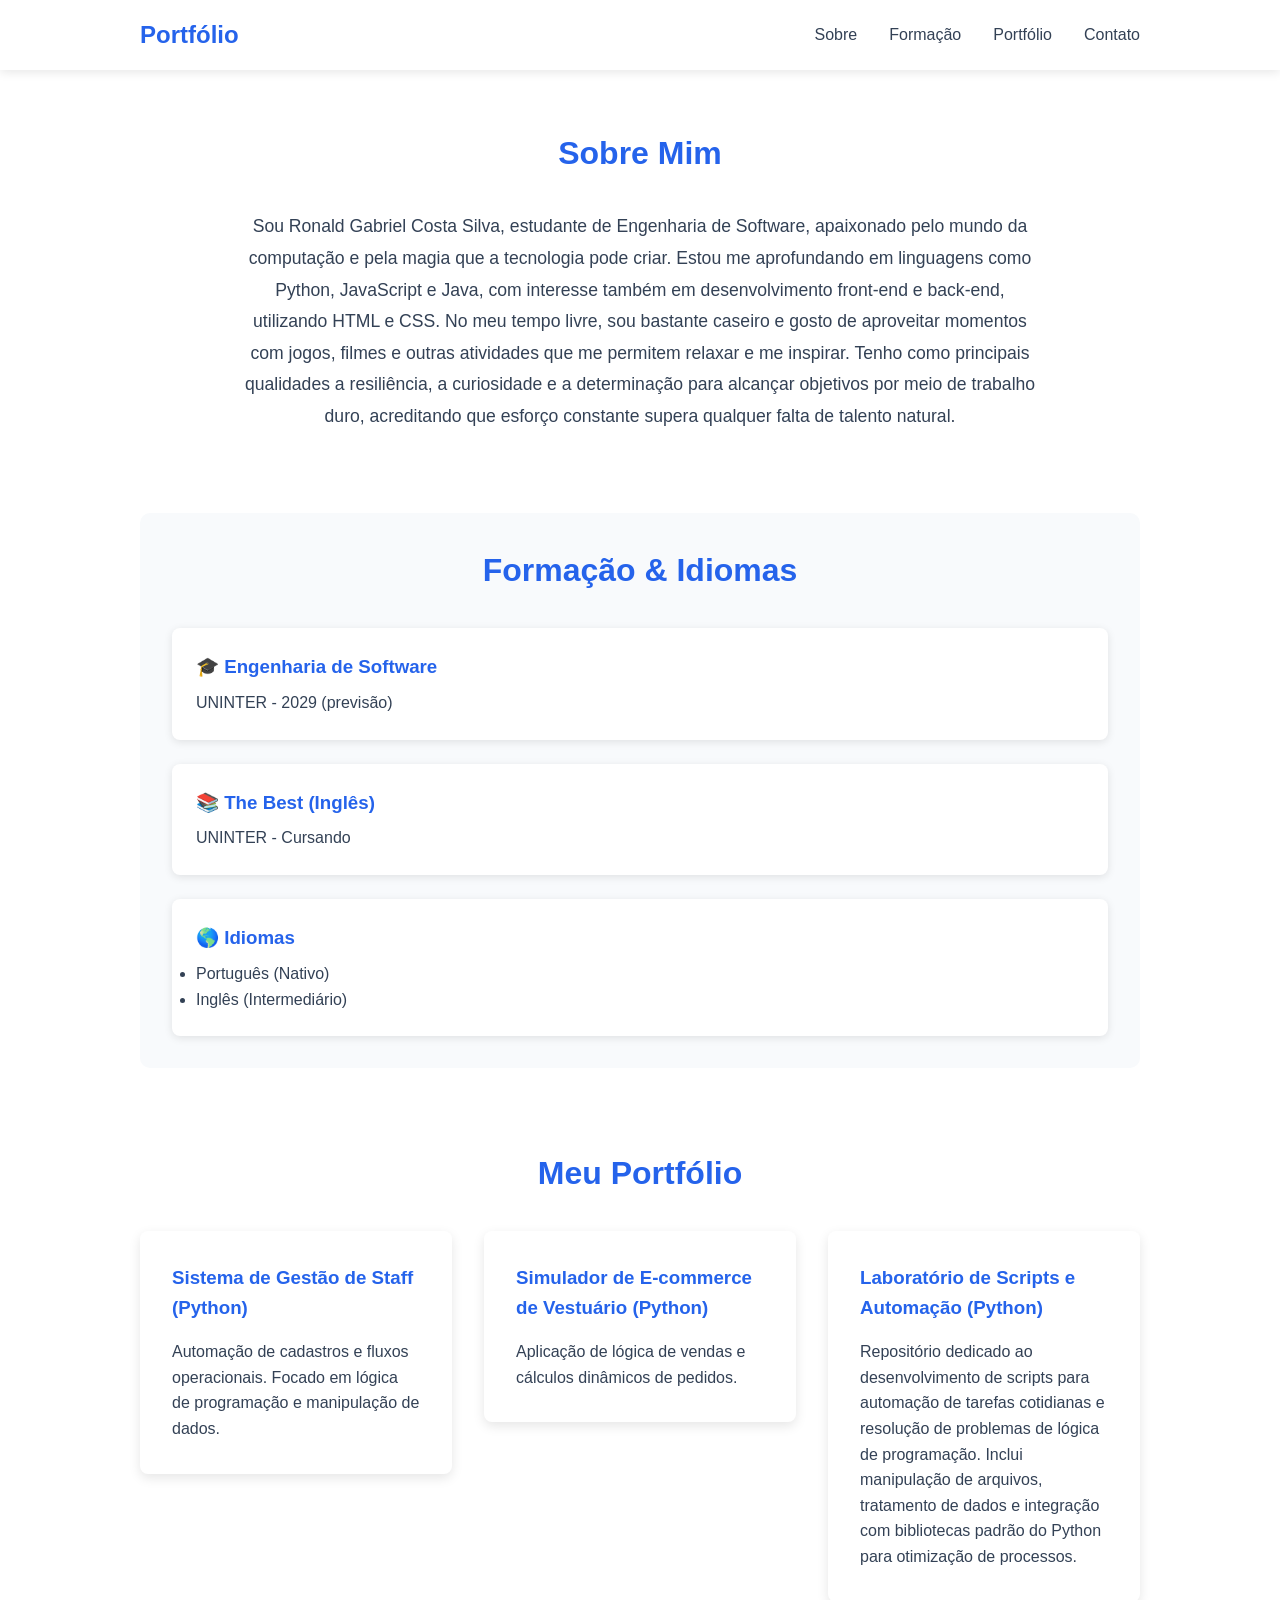
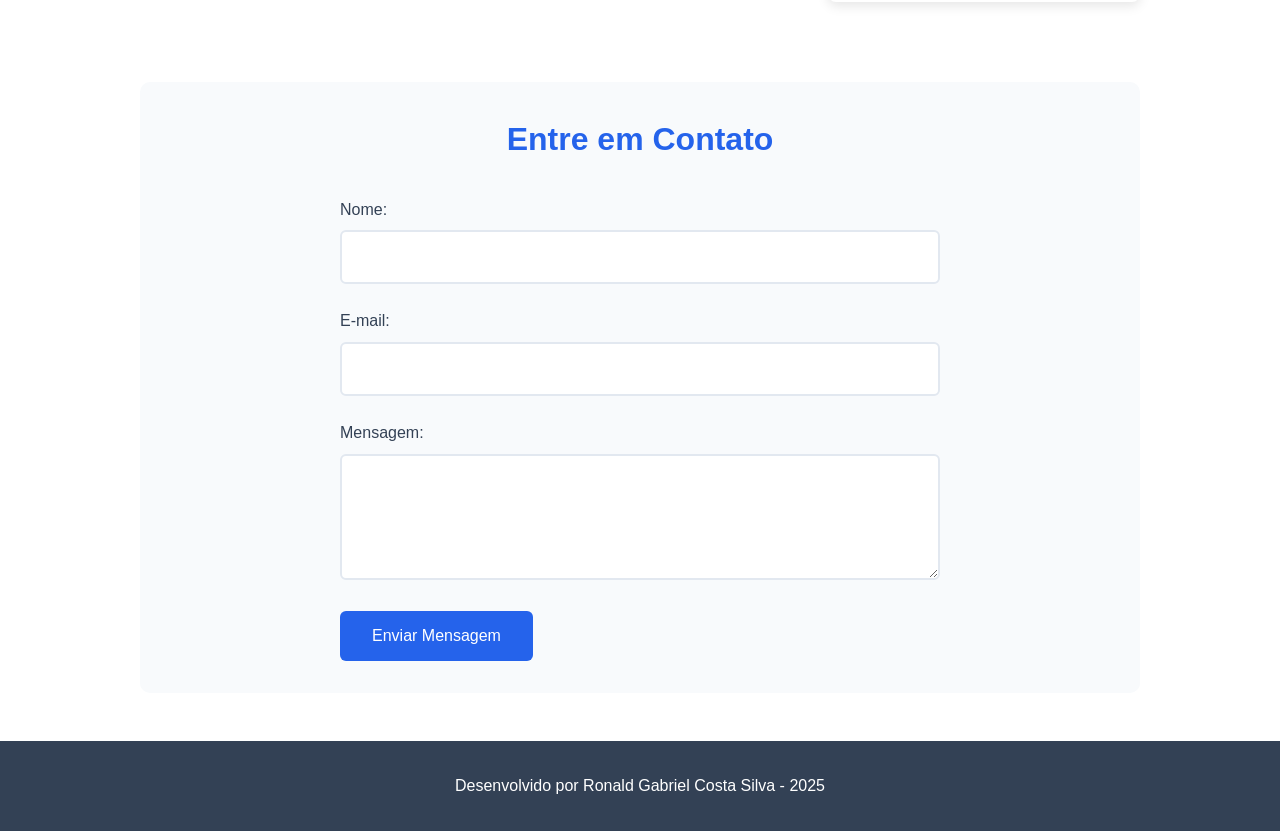
==== index.html @ f7843c27 "ajustes finais" ====
<!--atividade prática-->
<!DOCTYPE html>
<html lang="pt-BR">
<head>
    <meta charset="UTF-8">
    <meta name="viewport" content="width=device-width, initial-scale=1.0">
    <title>Portfólio - Ronald</title>
    <link rel="stylesheet" href="style.css">
</head>
<body>
    <header>
        <div class="container header-content">
            <h1 class="logo">Portfólio</h1>
            <nav>
                <ul>
                    <li><a href="#sobre">Sobre</a></li>
                    <li><a href="#formacao">Formação</a></li>
                    <li><a href="#portfolio">Portfólio</a></li>
                    <li><a href="#contato">Contato</a></li>
                </ul>
            </nav>
        </div>
    </header>

    <main>
        <section id="sobre" class="container section">
            <h2>Sobre Mim</h2>
            <div class="about-content">
                <p>Sou Ronald Gabriel Costa Silva, estudante de Engenharia de Software, apaixonado pelo mundo da computação e pela magia que a tecnologia pode criar. Estou me aprofundando em linguagens como Python, JavaScript e Java, com interesse também em desenvolvimento front-end e back-end, utilizando HTML e CSS. No meu tempo livre, sou bastante caseiro e gosto de aproveitar momentos com jogos, filmes e outras atividades que me permitem relaxar e me inspirar. Tenho como principais qualidades a resiliência, a curiosidade e a determinação para alcançar objetivos por meio de trabalho duro, acreditando que esforço constante supera qualquer falta de talento natural.</p>
            </div>
        </section>

        <section id="formacao" class="container section bg-light">
            <h2>Formação & Idiomas</h2>
            <div class="education-content">
                <div class="education-item">
                    <h3>🎓 Engenharia de Software</h3>
                    <p>UNINTER - 2029 (previsão)</p>
                </div>
                <div class="education-item">
                    <h3>📚 The Best (Inglês)</h3>
                    <p>UNINTER - Cursando</p>
                </div>
                <div class="education-item">
                    <h3>🌎 Idiomas</h3>
                    <ul>
                        <li>Português (Nativo)</li>
                        <li>Inglês (Intermediário)</li>
                    </ul>
                </div>
            </div>
        </section>

        <section id="portfolio" class="container section">
        <h2>Meu Portfólio</h2>
<div class="portfolio-content">
    <a href="https://github.com/ronaldgabrieldev/staff-management-system/blob/main/main.py" target="_blank" class="project-card-link">
        <div class="project-card">
            <h3>Sistema de Gestão de Staff (Python)</h3>
            <p>Automação de cadastros e fluxos operacionais. Focado em lógica de programação e manipulação de dados.</p>
        </div>
    </a>
    <a href="https://github.com/ronaldgabrieldev/clothing-order-validator/blob/main/main.py" target="_blank" class="project-card-link">
        <div class="project-card">
            <h3>Simulador de E-commerce de Vestuário (Python)</h3>
            <p>Aplicação de lógica de vendas e cálculos dinâmicos de pedidos.</p>
        </div>
    </a>
    <a href="https://github.com/ronaldgabrieldev/python-logic-lab" target="_blank" class="project-card-link">
        <div class="project-card">
            <h3>Laboratório de Scripts e Automação (Python)</h3>
            <p>Repositório dedicado ao desenvolvimento de scripts para automação de tarefas cotidianas e resolução de problemas de lógica de programação. Inclui manipulação de arquivos, tratamento de dados e integração com bibliotecas padrão do Python para otimização de processos.</p>
        </div>
    </a>
</div>
        </section>

        <section id="contato" class="container section bg-light">
            <h2>Entre em Contato</h2>
            <div class="contact-content">
                <form class="contact-form">
                    <div class="form-group">
                        <label for="nome">Nome:</label>
                        <input type="text" id="nome" name="nome" required>
                    </div>
                    <div class="form-group">
                        <label for="email">E-mail:</label>
                        <input type="email" id="email" name="email" required>
                    </div>
                    <div class="form-group">
                        <label for="mensagem">Mensagem:</label>
                        <textarea id="mensagem" name="mensagem" rows="5" required></textarea>
                    </div>
                    <button type="submit">Enviar Mensagem</button>
                </form>
            </div>
        </section>
    </main>

    <footer>
        <div class="container">
            <p>Desenvolvido por Ronald Gabriel Costa Silva - 2025</p>
        </div>
    </footer>
     <script src="script.js"></script>
</body>
</html>
---- style.css ----
:root {
    --primary-color: #2563eb;
    --secondary-color: #64748b;
    --text-color: #334155;
    --bg-light: #f8fafc;
    --border-color: #e2e8f0;
}


* {
    margin: 0;
    padding: 0;
    box-sizing: border-box;
}

body {
    font-family: 'Segoe UI', Tahoma, Geneva, Verdana, sans-serif;
    line-height: 1.6;
    color: var(--text-color);
    padding-top: 80px; 
}

.container {
    max-width: 1000px;
    margin: 0 auto;
    padding: 0 20px;
}


header {
    background: #fff;
    box-shadow: 0 2px 10px rgba(0,0,0,0.1);
    position: fixed;
    width: 100%;
    top: 0;
    z-index: 100;
}

.header-content {
    display: flex;
    justify-content: space-between;
    align-items: center;
    padding: 1rem 0;
}

.logo {
    color: var(--primary-color);
    font-size: 1.5rem;
    font-weight: bold;
}

nav ul {
    display: flex;
    list-style: none;
    gap: 2rem;
}

nav a {
    text-decoration: none;
    color: var(--text-color);
    font-weight: 500;
    transition: color 0.3s ease;
}

nav a:hover {
    color: var(--primary-color);
}

/* Seções */
.section {
    padding: 3rem 0;
}

.bg-light {
    background-color: var(--bg-light);
    border-radius: 10px;
    margin: 2rem auto;
    padding: 2rem;
}

h2 {
    color: var(--primary-color);
    margin-bottom: 2rem;
    text-align: center;
    font-size: 2rem;
}

/* Conteúdo */
.about-content {
    max-width: 800px;
    margin: 0 auto;
    text-align: center;
}

.about-content p {
    font-size: 1.1rem;
    line-height: 1.8;
}

/* Formação */
.education-content {
    display: flex;
    flex-direction: column;
    gap: 1.5rem;
}

.education-item {
    background: white;
    padding: 1.5rem;
    border-radius: 8px;
    box-shadow: 0 2px 8px rgba(0,0,0,0.1);
}

.education-item h3 {
    color: var(--primary-color);
    margin-bottom: 0.5rem;
}

/* Portfólio */
.portfolio-content {
    display: grid;
    grid-template-columns: repeat(auto-fit, minmax(300px, 1fr));
    gap: 2rem;
}

.project-card {
    background: white;
    padding: 2rem;
    border-radius: 8px;
    box-shadow: 0 4px 12px rgba(0,0,0,0.1);
    transition: transform 0.3s ease;
}

.project-card:hover {
    transform: translateY(-5px);
}

.project-card h3 {
    color: var(--primary-color);
    margin-bottom: 1rem;
}

/* Formulário de contato */
.contact-form {
    max-width: 600px;
    margin: 0 auto;
}

.form-group {
    margin-bottom: 1.5rem;
}

label {
    display: block;
    margin-bottom: 0.5rem;
    font-weight: 500;
}

input, textarea {
    width: 100%;
    padding: 1rem;
    border: 2px solid var(--border-color);
    border-radius: 6px;
    font-family: inherit;
    font-size: 1rem;
}

input:focus, textarea:focus {
    outline: none;
    border-color: var(--primary-color);
}

button {
    background: var(--primary-color);
    color: white;
    padding: 1rem 2rem;
    border: none;
    border-radius: 6px;
    font-size: 1rem;
    cursor: pointer;
    transition: background-color 0.3s ease;
}

button:hover {
    background: #1d4ed8;
}

/* Footer */
footer {
    background: var(--text-color);
    color: white;
    text-align: center;
    padding: 2rem 0;
    margin-top: 3rem;
}


@media (max-width: 768px) {
    .header-content {
        flex-direction: column;
        gap: 1rem;
    }
    
    nav ul {
        gap: 1rem;
    }
    
    .portfolio-content {
        grid-template-columns: 1fr;
    }
    
    .section {
        padding: 2rem 0;
    }
}

.project-card-link {
    text-decoration: none; 
    color: inherit; 
    display: block; 
}

.project-card-link:hover .project-card {
    transform: translateY(-5px); 
    box-shadow: 0 8px 25px rgba(0, 0, 0, 0.15); 
    border-color: var(--primary-color); 
}


.project-card {
    position: relative;
    transition: all 0.3s ease;
}

.project-card::after {
    content: "→";
    position: absolute;
    top: 1.5rem;
    right: 1.5rem;
    color: var(--primary-color);
    font-weight: bold;
    opacity: 0;
    transition: opacity 0.3s ease;
}

.project-card-link:hover .project-card::after {
    opacity: 1;
}
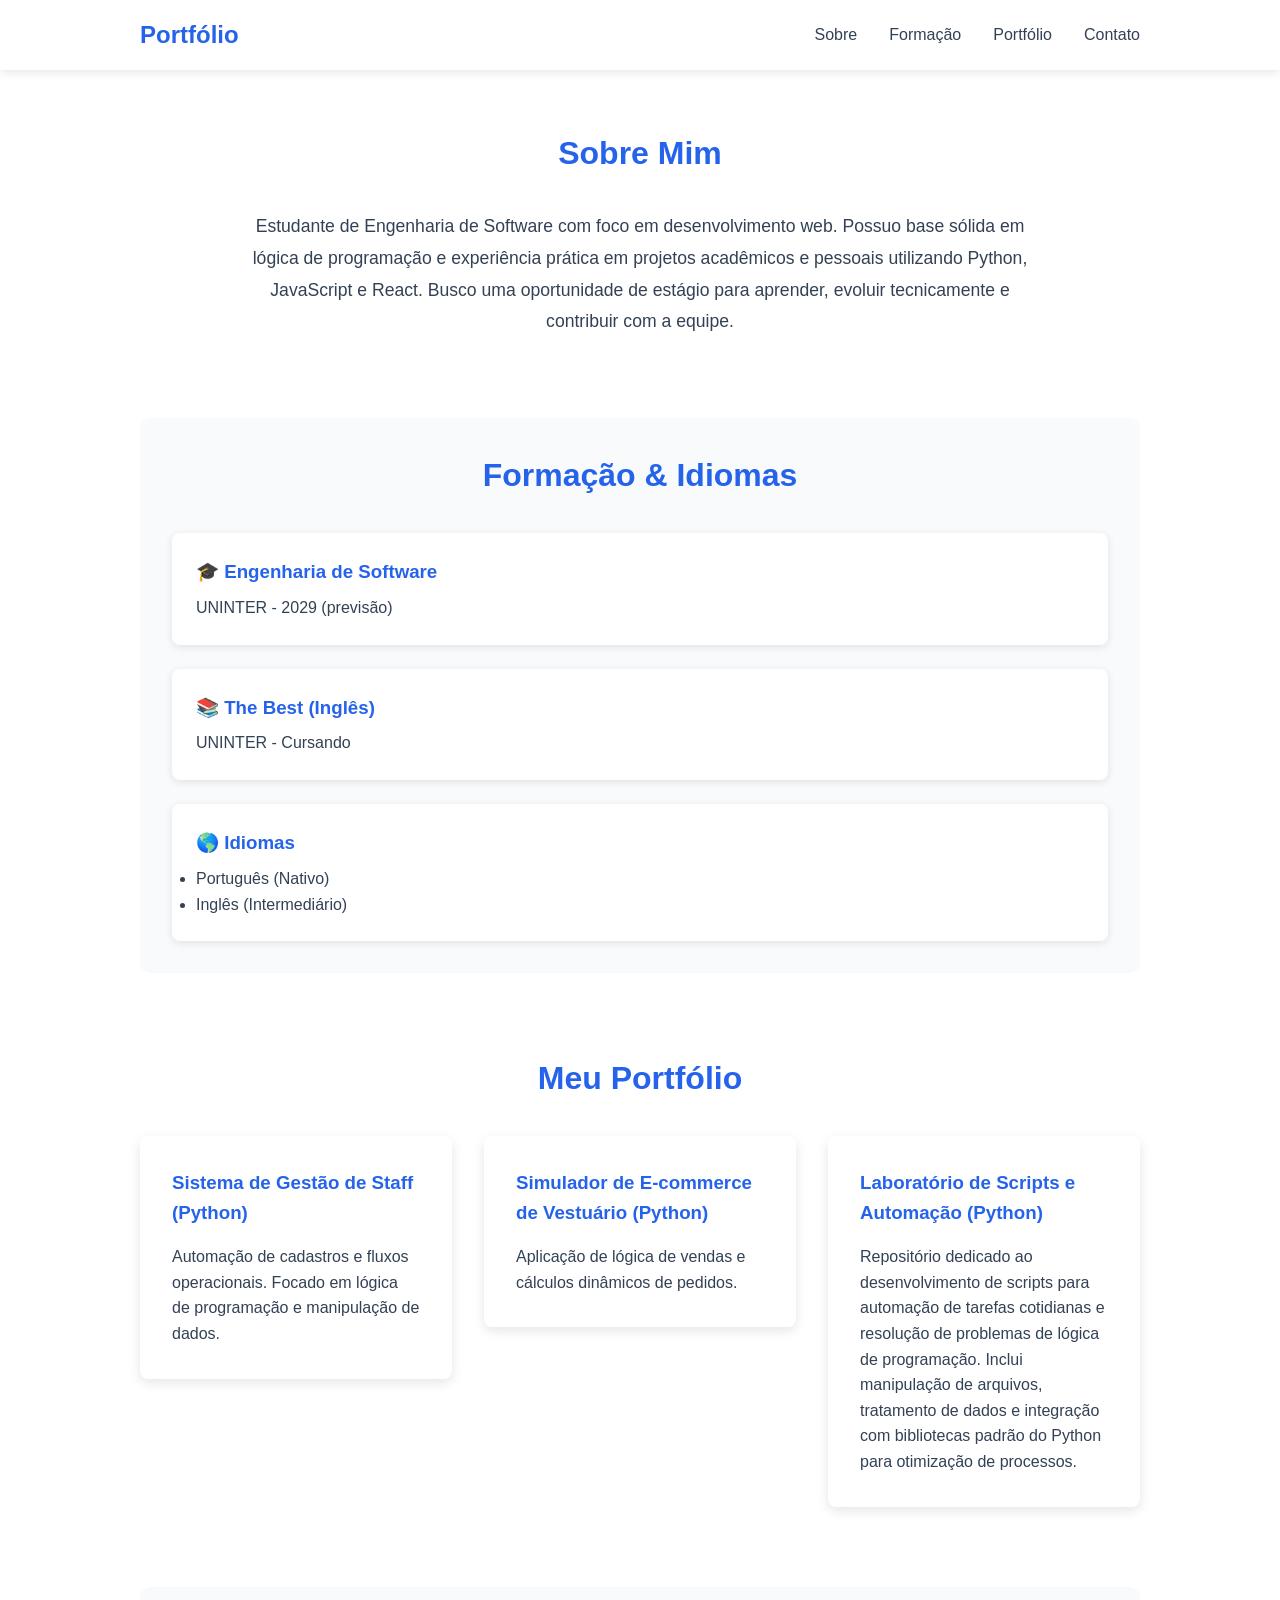
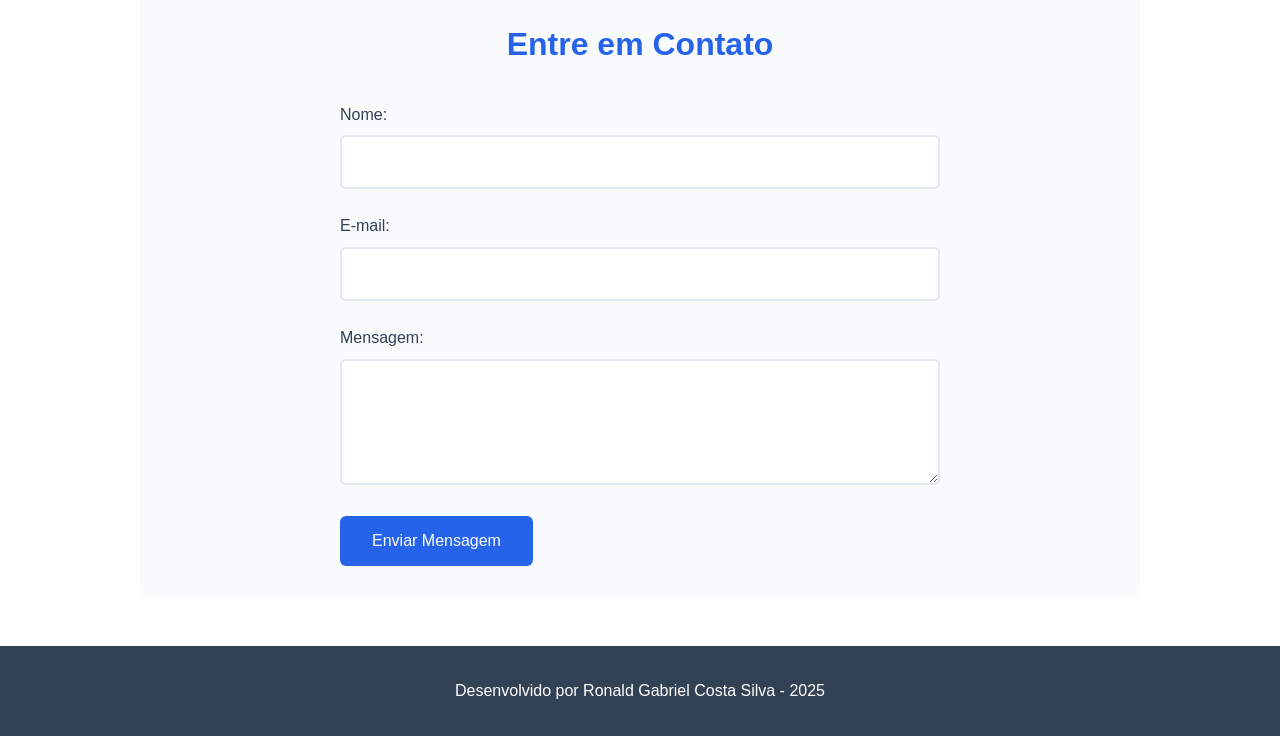
==== commit 9eefb874: "mais ajsutes" ====
--- a/index.html
+++ b/index.html
@@ -26,7 +26,7 @@
         <section id="sobre" class="container section">
             <h2>Sobre Mim</h2>
             <div class="about-content">
-                <p>Sou Ronald Gabriel Costa Silva, estudante de Engenharia de Software, apaixonado pelo mundo da computação e pela magia que a tecnologia pode criar. Estou me aprofundando em linguagens como Python, JavaScript e Java, com interesse também em desenvolvimento front-end e back-end, utilizando HTML e CSS. No meu tempo livre, sou bastante caseiro e gosto de aproveitar momentos com jogos, filmes e outras atividades que me permitem relaxar e me inspirar. Tenho como principais qualidades a resiliência, a curiosidade e a determinação para alcançar objetivos por meio de trabalho duro, acreditando que esforço constante supera qualquer falta de talento natural.</p>
+                <p>Estudante de Engenharia de Software com foco em desenvolvimento web. Possuo base sólida em lógica de programação e experiência prática em projetos acadêmicos e pessoais utilizando Python, JavaScript e React. Busco uma oportunidade de estágio para aprender, evoluir tecnicamente e contribuir com a equipe.</p>
             </div>
         </section>
 
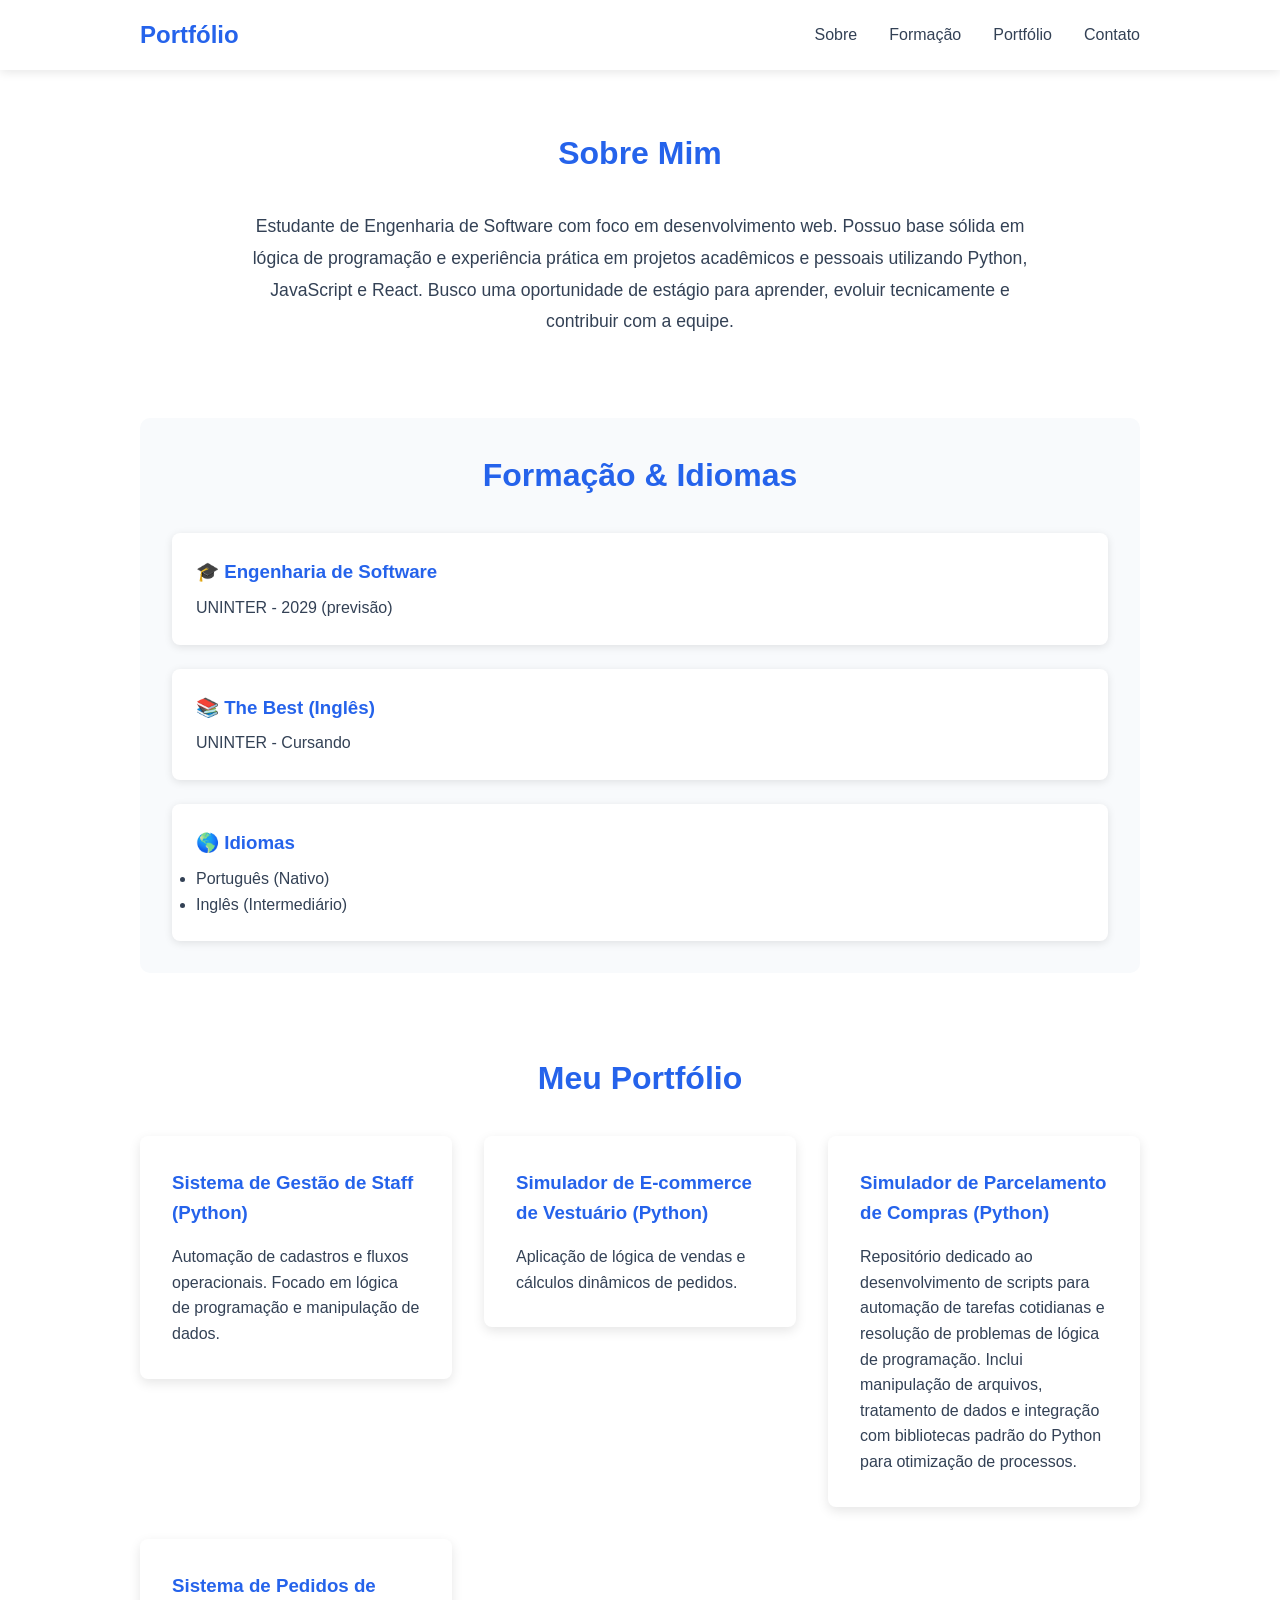
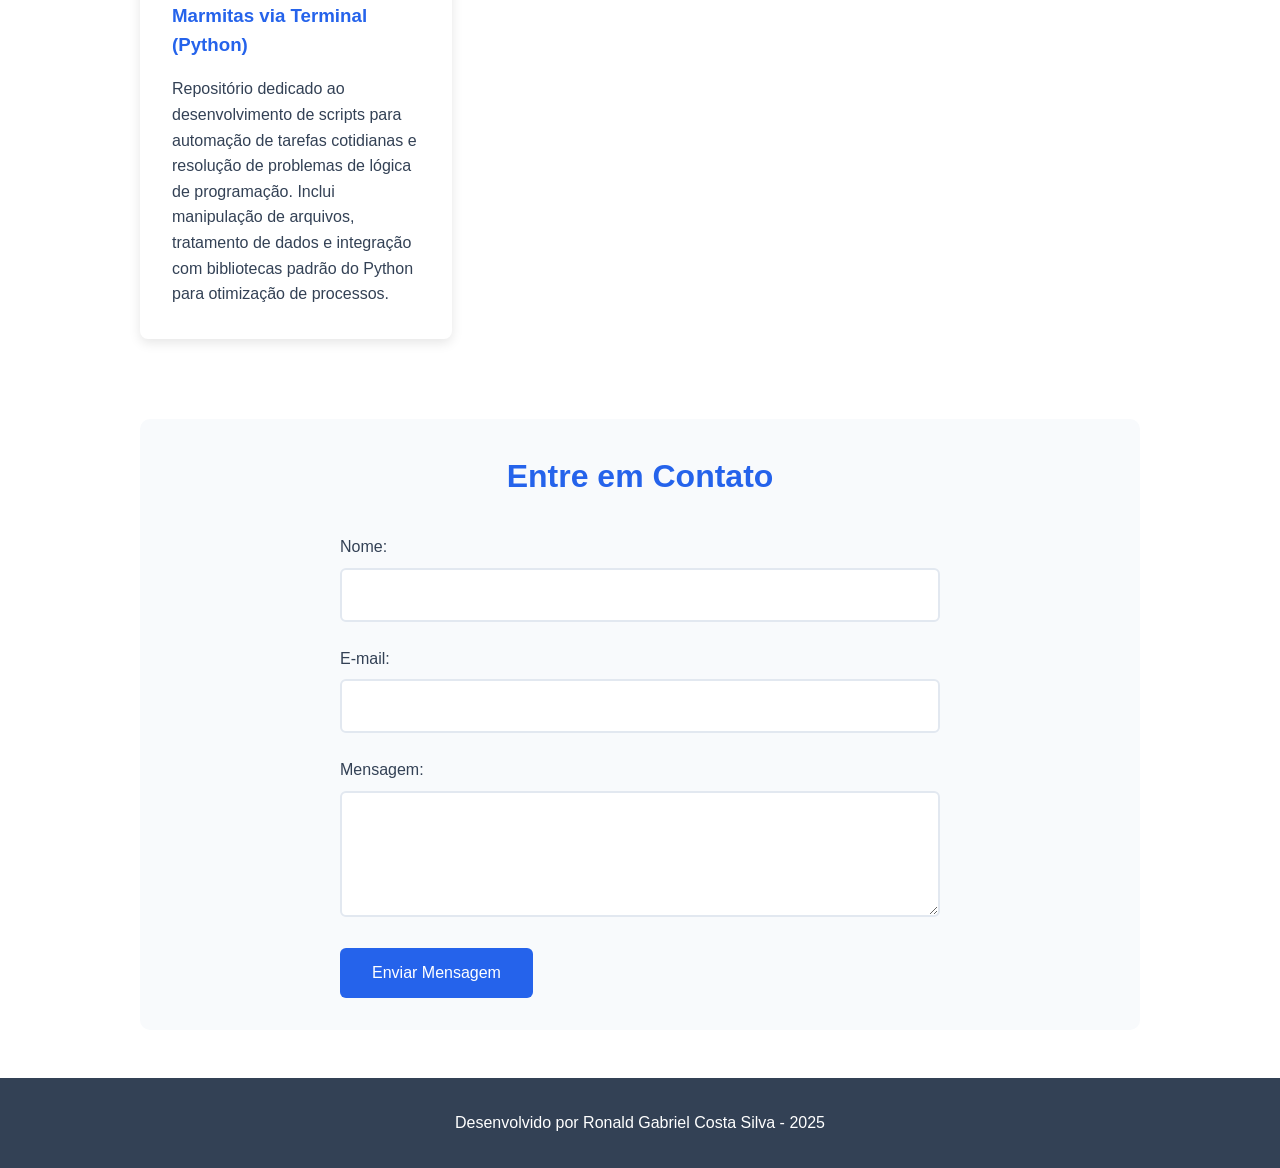
==== commit 021b1c2b: "cards" ====
--- a/index.html
+++ b/index.html
@@ -68,7 +68,13 @@
     </a>
     <a href="https://github.com/ronaldgabrieldev/python-logic-lab" target="_blank" class="project-card-link">
         <div class="project-card">
-            <h3>Laboratório de Scripts e Automação (Python)</h3>
+            <h3>Simulador de Parcelamento de Compras (Python)</h3>
+            <p>Repositório dedicado ao desenvolvimento de scripts para automação de tarefas cotidianas e resolução de problemas de lógica de programação. Inclui manipulação de arquivos, tratamento de dados e integração com bibliotecas padrão do Python para otimização de processos.</p>
+        </div>
+    </a>
+    <a href="https://github.com/ronaldgabrieldev/python-logic-lab" target="_blank" class="project-card-link">
+        <div class="project-card">
+            <h3>Sistema de Pedidos de Marmitas via Terminal (Python)</h3>
             <p>Repositório dedicado ao desenvolvimento de scripts para automação de tarefas cotidianas e resolução de problemas de lógica de programação. Inclui manipulação de arquivos, tratamento de dados e integração com bibliotecas padrão do Python para otimização de processos.</p>
         </div>
     </a>
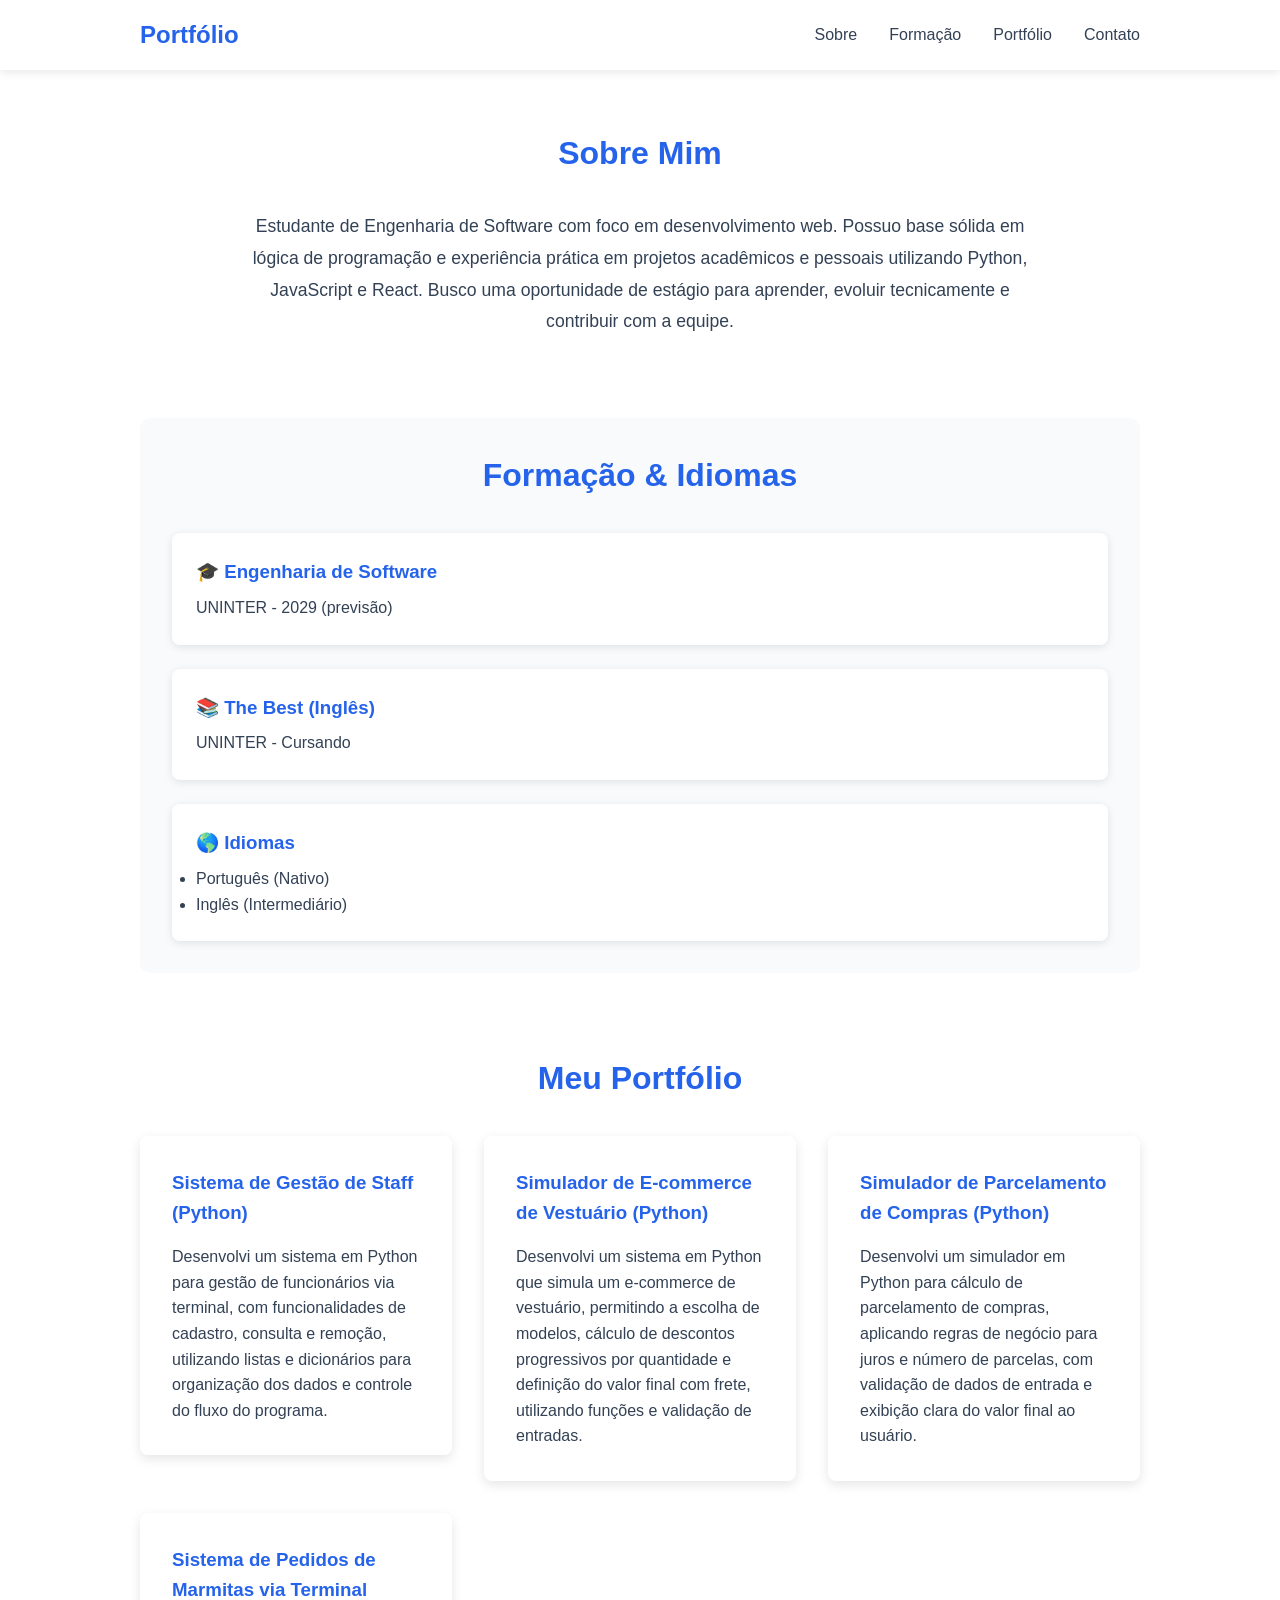
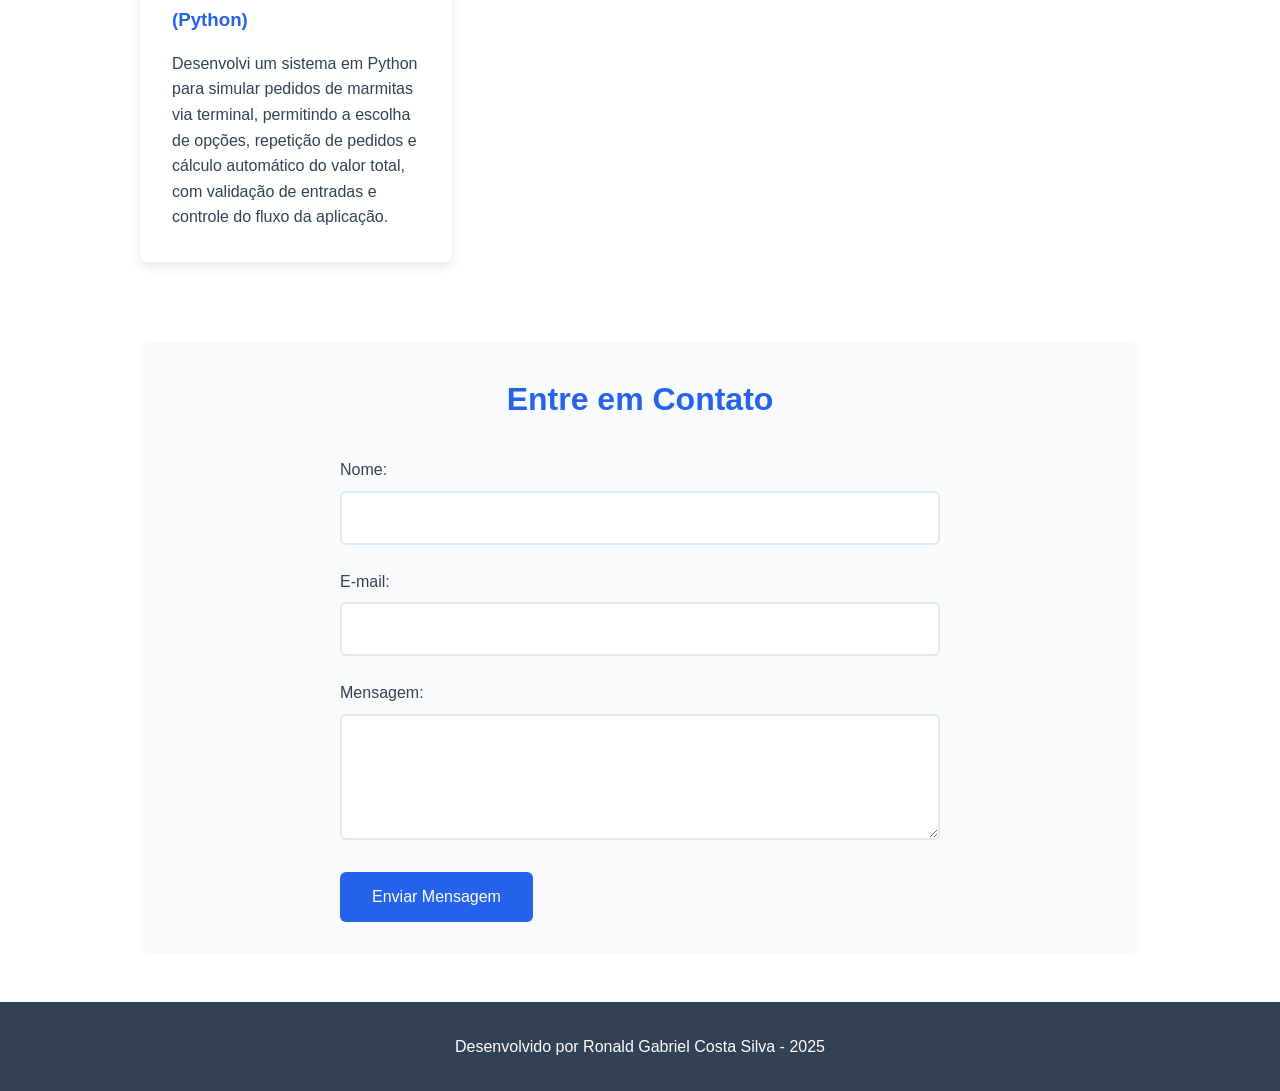
==== commit 6a1a823f: "cards ajustes" ====
--- a/index.html
+++ b/index.html
@@ -57,25 +57,25 @@
     <a href="https://github.com/ronaldgabrieldev/staff-management-system/blob/main/main.py" target="_blank" class="project-card-link">
         <div class="project-card">
             <h3>Sistema de Gestão de Staff (Python)</h3>
-            <p>Automação de cadastros e fluxos operacionais. Focado em lógica de programação e manipulação de dados.</p>
+            <p>Desenvolvi um sistema em Python para gestão de funcionários via terminal, com funcionalidades de cadastro, consulta e remoção, utilizando listas e dicionários para organização dos dados e controle do fluxo do programa.</p>
         </div>
     </a>
     <a href="https://github.com/ronaldgabrieldev/clothing-order-validator/blob/main/main.py" target="_blank" class="project-card-link">
         <div class="project-card">
             <h3>Simulador de E-commerce de Vestuário (Python)</h3>
-            <p>Aplicação de lógica de vendas e cálculos dinâmicos de pedidos.</p>
+            <p>Desenvolvi um sistema em Python que simula um e-commerce de vestuário, permitindo a escolha de modelos, cálculo de descontos progressivos por quantidade e definição do valor final com frete, utilizando funções e validação de entradas.</p>
         </div>
     </a>
-    <a href="https://github.com/ronaldgabrieldev/python-logic-lab" target="_blank" class="project-card-link">
+    <a href="https://github.com/ronaldgabrieldev/purchase-installment-simulator" target="_blank" class="project-card-link">
         <div class="project-card">
             <h3>Simulador de Parcelamento de Compras (Python)</h3>
-            <p>Repositório dedicado ao desenvolvimento de scripts para automação de tarefas cotidianas e resolução de problemas de lógica de programação. Inclui manipulação de arquivos, tratamento de dados e integração com bibliotecas padrão do Python para otimização de processos.</p>
+            <p>Desenvolvi um simulador em Python para cálculo de parcelamento de compras, aplicando regras de negócio para juros e número de parcelas, com validação de dados de entrada e exibição clara do valor final ao usuário.</p>
         </div>
     </a>
-    <a href="https://github.com/ronaldgabrieldev/python-logic-lab" target="_blank" class="project-card-link">
+    <a href="https://github.com/ronaldgabrieldev/lunchbox-order-system" target="_blank" class="project-card-link">
         <div class="project-card">
             <h3>Sistema de Pedidos de Marmitas via Terminal (Python)</h3>
-            <p>Repositório dedicado ao desenvolvimento de scripts para automação de tarefas cotidianas e resolução de problemas de lógica de programação. Inclui manipulação de arquivos, tratamento de dados e integração com bibliotecas padrão do Python para otimização de processos.</p>
+            <p>Desenvolvi um sistema em Python para simular pedidos de marmitas via terminal, permitindo a escolha de opções, repetição de pedidos e cálculo automático do valor total, com validação de entradas e controle do fluxo da aplicação.</p>
         </div>
     </a>
 </div>
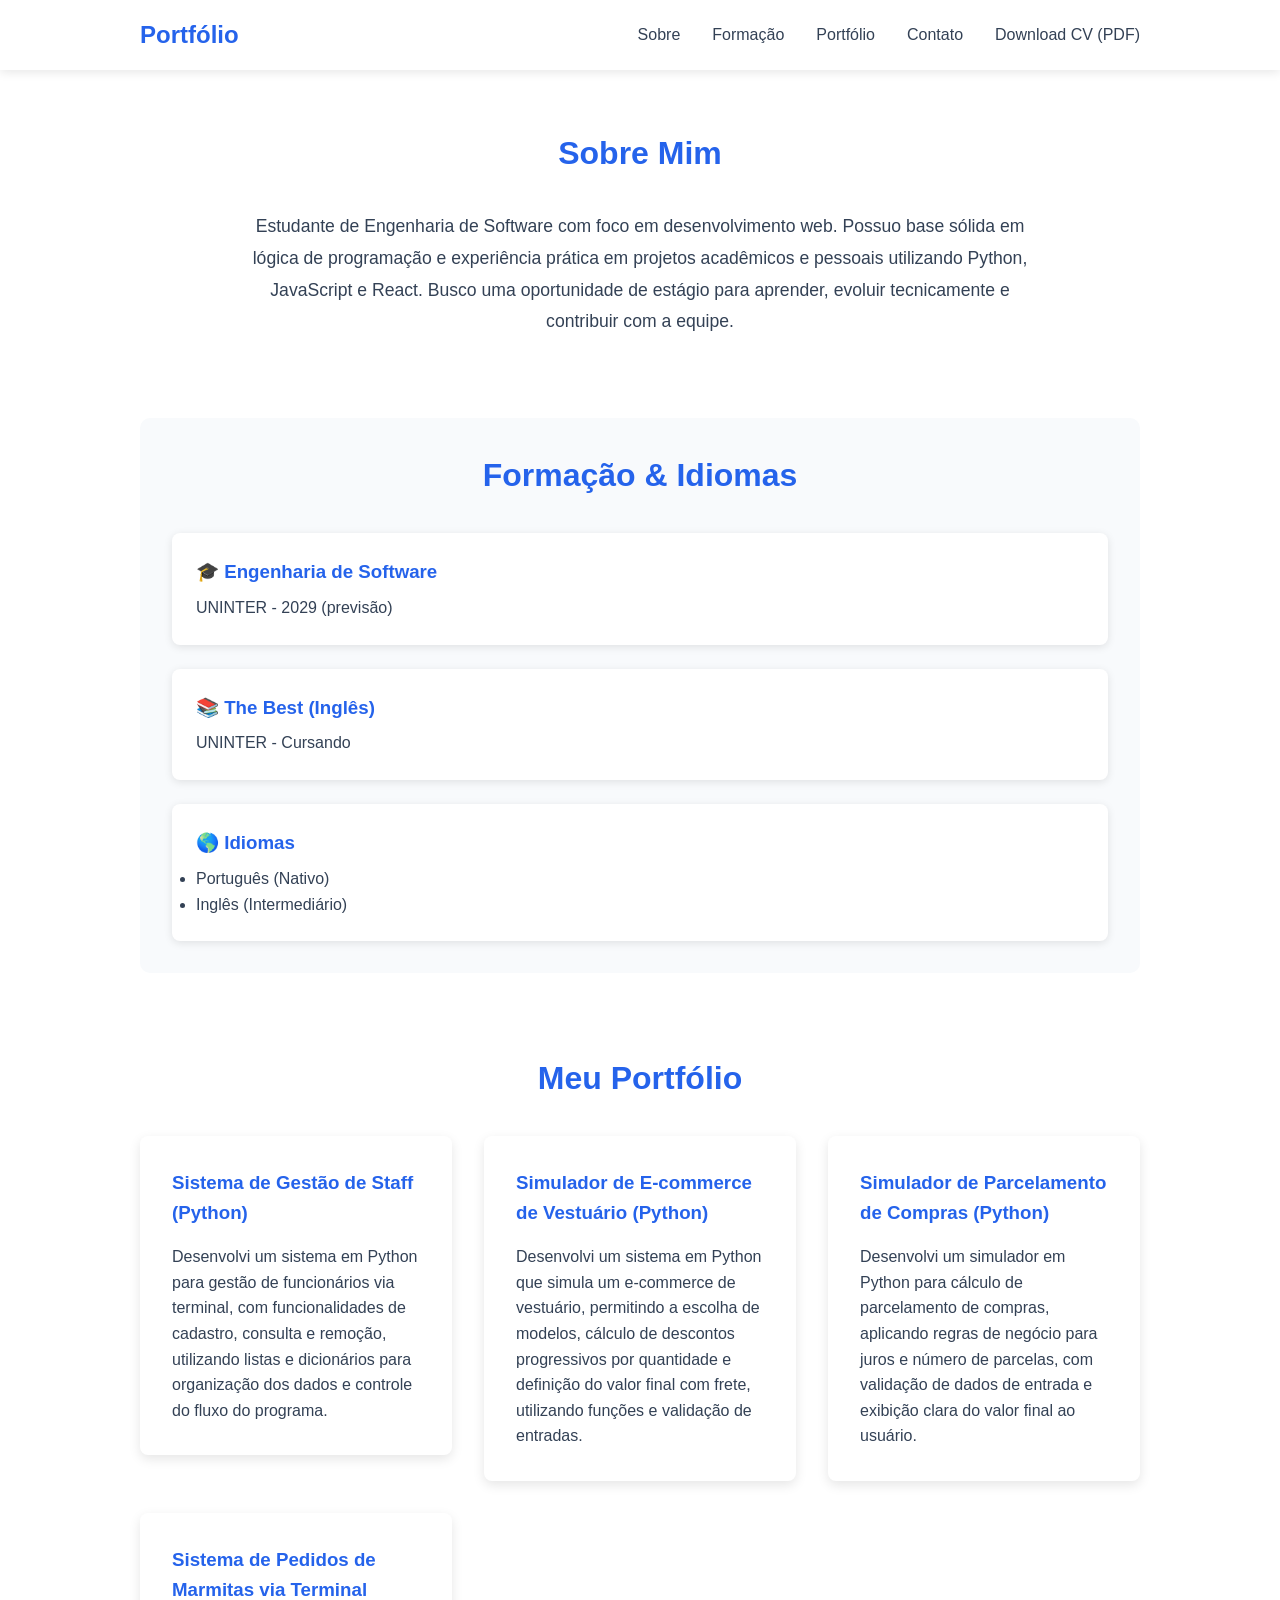
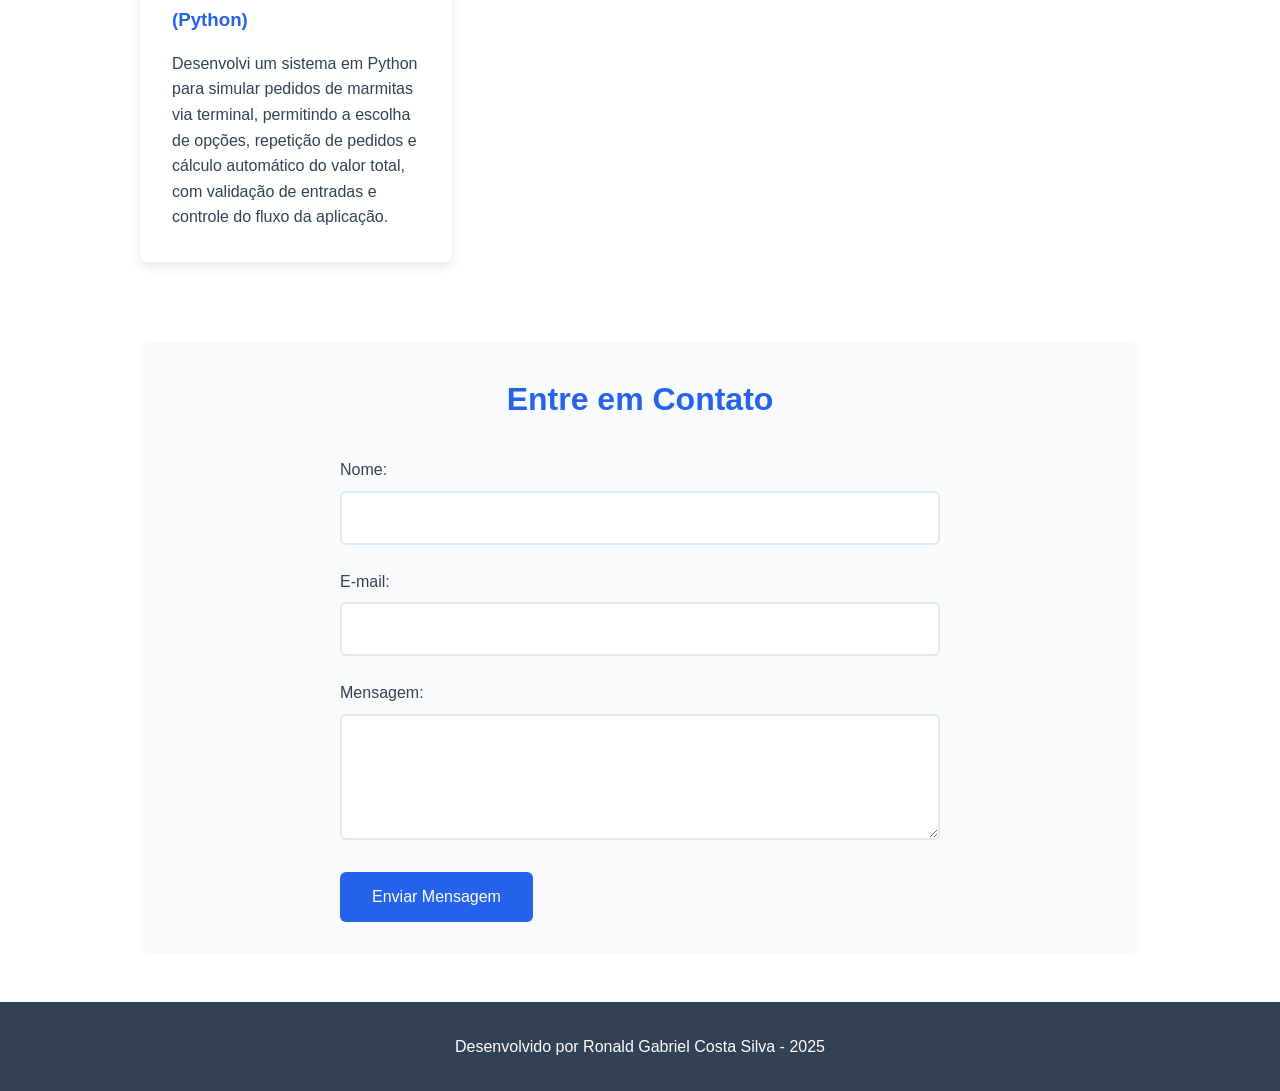
==== commit 101c31d7: "ajustes adicionais" ====
--- a/index.html
+++ b/index.html
@@ -5,7 +5,7 @@
     <meta charset="UTF-8">
     <meta name="viewport" content="width=device-width, initial-scale=1.0">
     <title>Portfólio - Ronald</title>
-    <link rel="stylesheet" href="style.css">
+    <link rel="stylesheet" href="assets/css/style.css">
 </head>
 <body>
     <header>
@@ -17,6 +17,8 @@
                     <li><a href="#formacao">Formação</a></li>
                     <li><a href="#portfolio">Portfólio</a></li>
                     <li><a href="#contato">Contato</a></li>
+                    <a href="assets/cv/Ronald-Gabriel-CV.pdf" download>Download CV (PDF)</a>
+
                 </ul>
             </nav>
         </div>
@@ -108,6 +110,6 @@
             <p>Desenvolvido por Ronald Gabriel Costa Silva - 2025</p>
         </div>
     </footer>
-     <script src="script.js"></script>
+     <script src="assets/js/script.js"></script>
 </body>
 </html>
--- a/assets/css/style.css
+++ b/assets/css/style.css
@@ -0,0 +1,248 @@
+:root {
+    --primary-color: #2563eb;
+    --secondary-color: #64748b;
+    --text-color: #334155;
+    --bg-light: #f8fafc;
+    --border-color: #e2e8f0;
+}
+
+
+* {
+    margin: 0;
+    padding: 0;
+    box-sizing: border-box;
+}
+
+body {
+    font-family: 'Segoe UI', Tahoma, Geneva, Verdana, sans-serif;
+    line-height: 1.6;
+    color: var(--text-color);
+    padding-top: 80px; 
+}
+
+.container {
+    max-width: 1000px;
+    margin: 0 auto;
+    padding: 0 20px;
+}
+
+
+header {
+    background: #fff;
+    box-shadow: 0 2px 10px rgba(0,0,0,0.1);
+    position: fixed;
+    width: 100%;
+    top: 0;
+    z-index: 100;
+}
+
+.header-content {
+    display: flex;
+    justify-content: space-between;
+    align-items: center;
+    padding: 1rem 0;
+}
+
+.logo {
+    color: var(--primary-color);
+    font-size: 1.5rem;
+    font-weight: bold;
+}
+
+nav ul {
+    display: flex;
+    list-style: none;
+    gap: 2rem;
+}
+
+nav a {
+    text-decoration: none;
+    color: var(--text-color);
+    font-weight: 500;
+    transition: color 0.3s ease;
+}
+
+nav a:hover {
+    color: var(--primary-color);
+}
+
+/* Seções */
+.section {
+    padding: 3rem 0;
+}
+
+.bg-light {
+    background-color: var(--bg-light);
+    border-radius: 10px;
+    margin: 2rem auto;
+    padding: 2rem;
+}
+
+h2 {
+    color: var(--primary-color);
+    margin-bottom: 2rem;
+    text-align: center;
+    font-size: 2rem;
+}
+
+/* Conteúdo */
+.about-content {
+    max-width: 800px;
+    margin: 0 auto;
+    text-align: center;
+}
+
+.about-content p {
+    font-size: 1.1rem;
+    line-height: 1.8;
+}
+
+/* Formação */
+.education-content {
+    display: flex;
+    flex-direction: column;
+    gap: 1.5rem;
+}
+
+.education-item {
+    background: white;
+    padding: 1.5rem;
+    border-radius: 8px;
+    box-shadow: 0 2px 8px rgba(0,0,0,0.1);
+}
+
+.education-item h3 {
+    color: var(--primary-color);
+    margin-bottom: 0.5rem;
+}
+
+/* Portfólio */
+.portfolio-content {
+    display: grid;
+    grid-template-columns: repeat(auto-fit, minmax(300px, 1fr));
+    gap: 2rem;
+}
+
+.project-card {
+    background: white;
+    padding: 2rem;
+    border-radius: 8px;
+    box-shadow: 0 4px 12px rgba(0,0,0,0.1);
+    transition: transform 0.3s ease;
+}
+
+.project-card:hover {
+    transform: translateY(-5px);
+}
+
+.project-card h3 {
+    color: var(--primary-color);
+    margin-bottom: 1rem;
+}
+
+/* Formulário de contato */
+.contact-form {
+    max-width: 600px;
+    margin: 0 auto;
+}
+
+.form-group {
+    margin-bottom: 1.5rem;
+}
+
+label {
+    display: block;
+    margin-bottom: 0.5rem;
+    font-weight: 500;
+}
+
+input, textarea {
+    width: 100%;
+    padding: 1rem;
+    border: 2px solid var(--border-color);
+    border-radius: 6px;
+    font-family: inherit;
+    font-size: 1rem;
+}
+
+input:focus, textarea:focus {
+    outline: none;
+    border-color: var(--primary-color);
+}
+
+button {
+    background: var(--primary-color);
+    color: white;
+    padding: 1rem 2rem;
+    border: none;
+    border-radius: 6px;
+    font-size: 1rem;
+    cursor: pointer;
+    transition: background-color 0.3s ease;
+}
+
+button:hover {
+    background: #1d4ed8;
+}
+
+/* Footer */
+footer {
+    background: var(--text-color);
+    color: white;
+    text-align: center;
+    padding: 2rem 0;
+    margin-top: 3rem;
+}
+
+
+@media (max-width: 768px) {
+    .header-content {
+        flex-direction: column;
+        gap: 1rem;
+    }
+    
+    nav ul {
+        gap: 1rem;
+    }
+    
+    .portfolio-content {
+        grid-template-columns: 1fr;
+    }
+    
+    .section {
+        padding: 2rem 0;
+    }
+}
+
+.project-card-link {
+    text-decoration: none; 
+    color: inherit; 
+    display: block; 
+}
+
+.project-card-link:hover .project-card {
+    transform: translateY(-5px); 
+    box-shadow: 0 8px 25px rgba(0, 0, 0, 0.15); 
+    border-color: var(--primary-color); 
+}
+
+
+.project-card {
+    position: relative;
+    transition: all 0.3s ease;
+}
+
+.project-card::after {
+    content: "→";
+    position: absolute;
+    top: 1.5rem;
+    right: 1.5rem;
+    color: var(--primary-color);
+    font-weight: bold;
+    opacity: 0;
+    transition: opacity 0.3s ease;
+}
+
+.project-card-link:hover .project-card::after {
+    opacity: 1;
+}
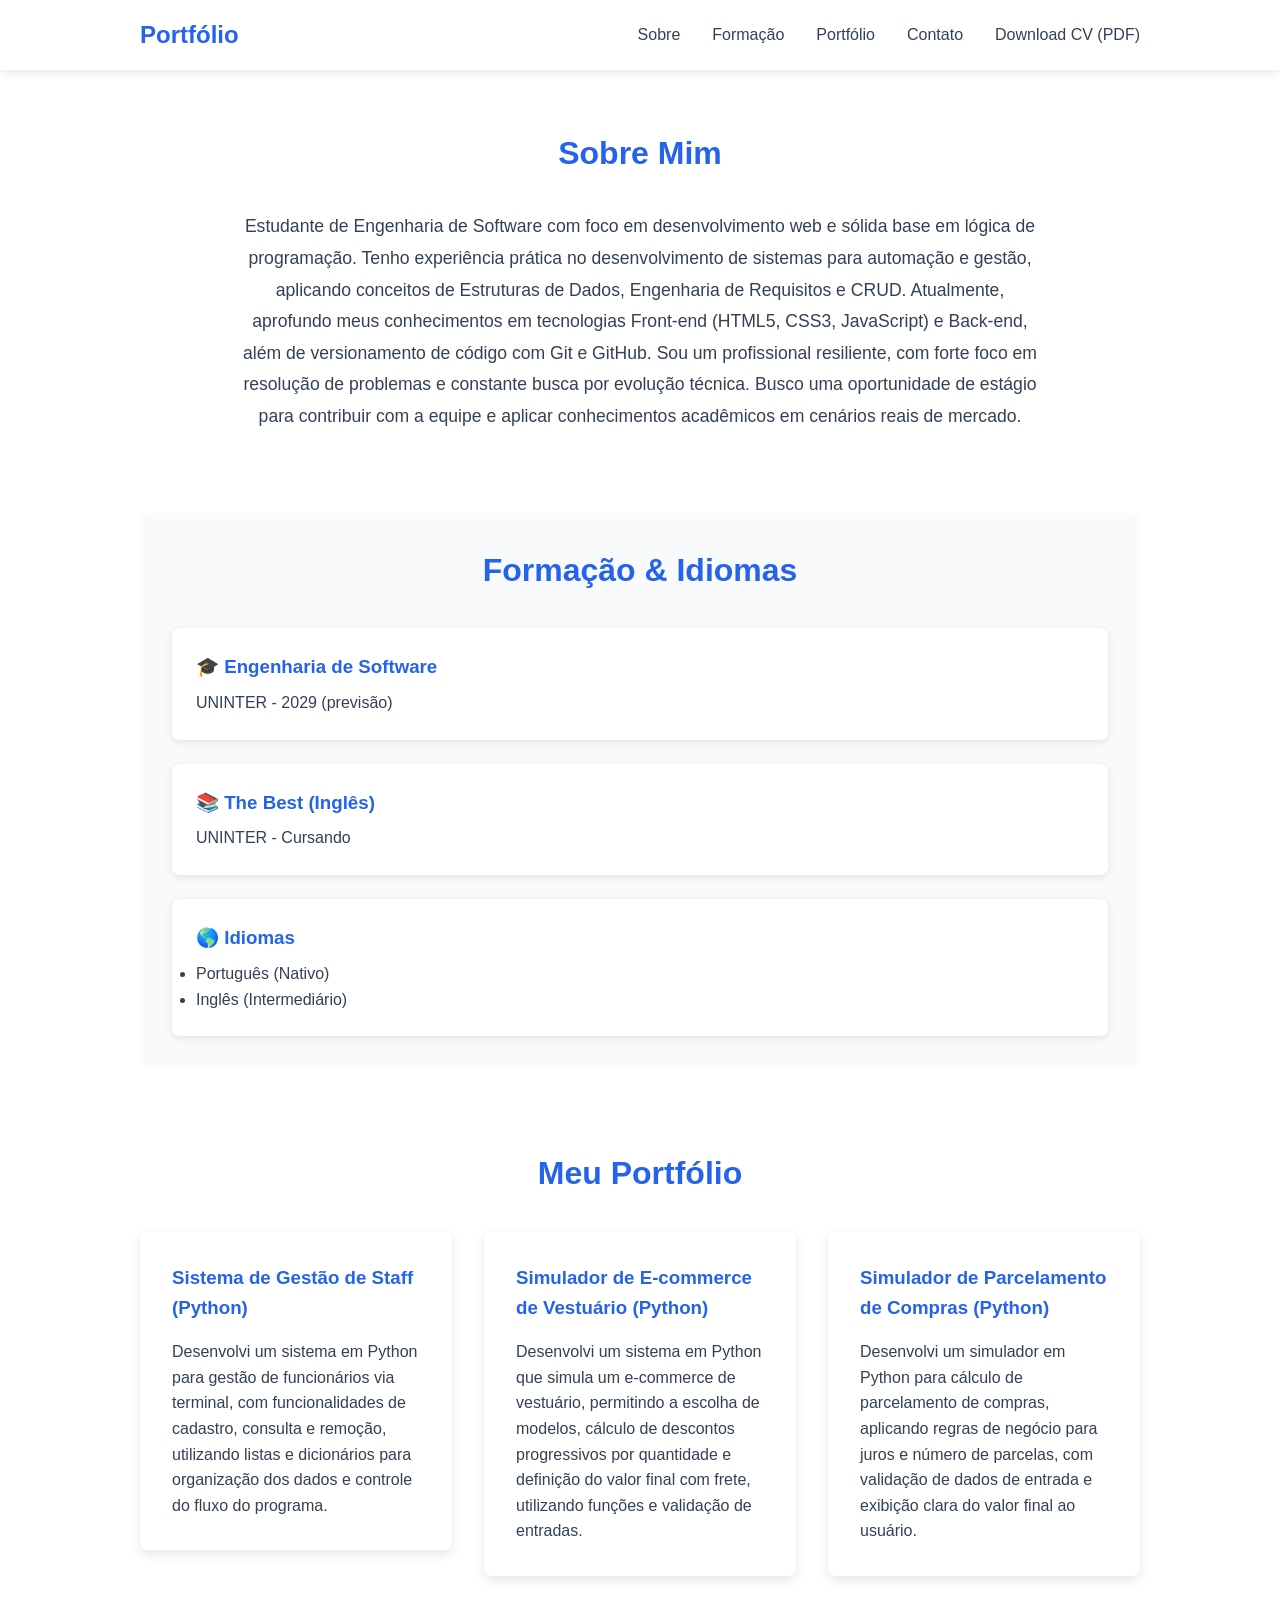
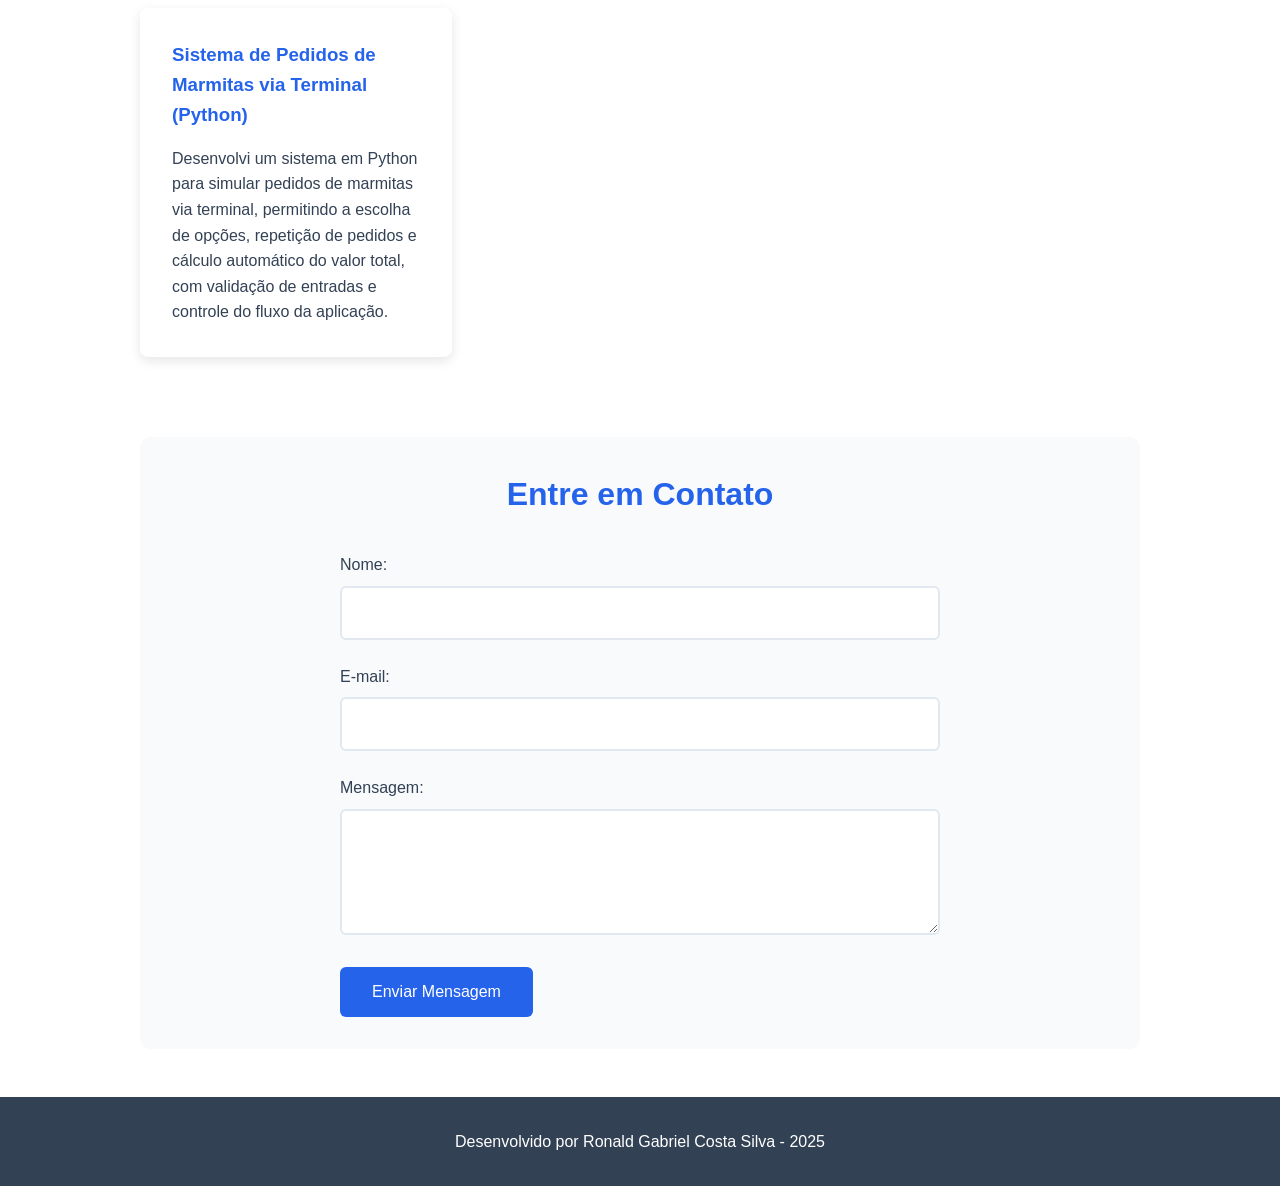
==== commit 1a27aa73: "ajustes" ====
--- a/index.html
+++ b/index.html
@@ -28,7 +28,9 @@
         <section id="sobre" class="container section">
             <h2>Sobre Mim</h2>
             <div class="about-content">
-                <p>Estudante de Engenharia de Software com foco em desenvolvimento web. Possuo base sólida em lógica de programação e experiência prática em projetos acadêmicos e pessoais utilizando Python, JavaScript e React. Busco uma oportunidade de estágio para aprender, evoluir tecnicamente e contribuir com a equipe.</p>
+                <p>Estudante de Engenharia de Software com foco em desenvolvimento web e sólida base em lógica de programação. Tenho experiência prática no desenvolvimento de sistemas para automação e gestão, aplicando conceitos de Estruturas de Dados, Engenharia de Requisitos e CRUD.
+
+Atualmente, aprofundo meus conhecimentos em tecnologias Front-end (HTML5, CSS3, JavaScript) e Back-end, além de versionamento de código com Git e GitHub. Sou um profissional resiliente, com forte foco em resolução de problemas e constante busca por evolução técnica. Busco uma oportunidade de estágio para contribuir com a equipe e aplicar conhecimentos acadêmicos em cenários reais de mercado.</p>
             </div>
         </section>
 
@@ -54,8 +56,8 @@
         </section>
 
         <section id="portfolio" class="container section">
-        <h2>Meu Portfólio</h2>
-<div class="portfolio-content">
+            <h2>Meu Portfólio</h2>
+            <div class="portfolio-content">
     <a href="https://github.com/ronaldgabrieldev/staff-management-system/blob/main/main.py" target="_blank" class="project-card-link">
         <div class="project-card">
             <h3>Sistema de Gestão de Staff (Python)</h3>
@@ -80,13 +82,13 @@
             <p>Desenvolvi um sistema em Python para simular pedidos de marmitas via terminal, permitindo a escolha de opções, repetição de pedidos e cálculo automático do valor total, com validação de entradas e controle do fluxo da aplicação.</p>
         </div>
     </a>
-</div>
+            </div>
         </section>
 
         <section id="contato" class="container section bg-light">
             <h2>Entre em Contato</h2>
             <div class="contact-content">
-                <form class="contact-form">
+                <form class="contact-form" action="https://formspree.io/f/xnjnewlr" method="POST">
                     <div class="form-group">
                         <label for="nome">Nome:</label>
                         <input type="text" id="nome" name="nome" required>
@@ -110,6 +112,6 @@
             <p>Desenvolvido por Ronald Gabriel Costa Silva - 2025</p>
         </div>
     </footer>
-     <script src="assets/js/script.js"></script>
+    <script src="assets/js/script.js"></script>
 </body>
 </html>
